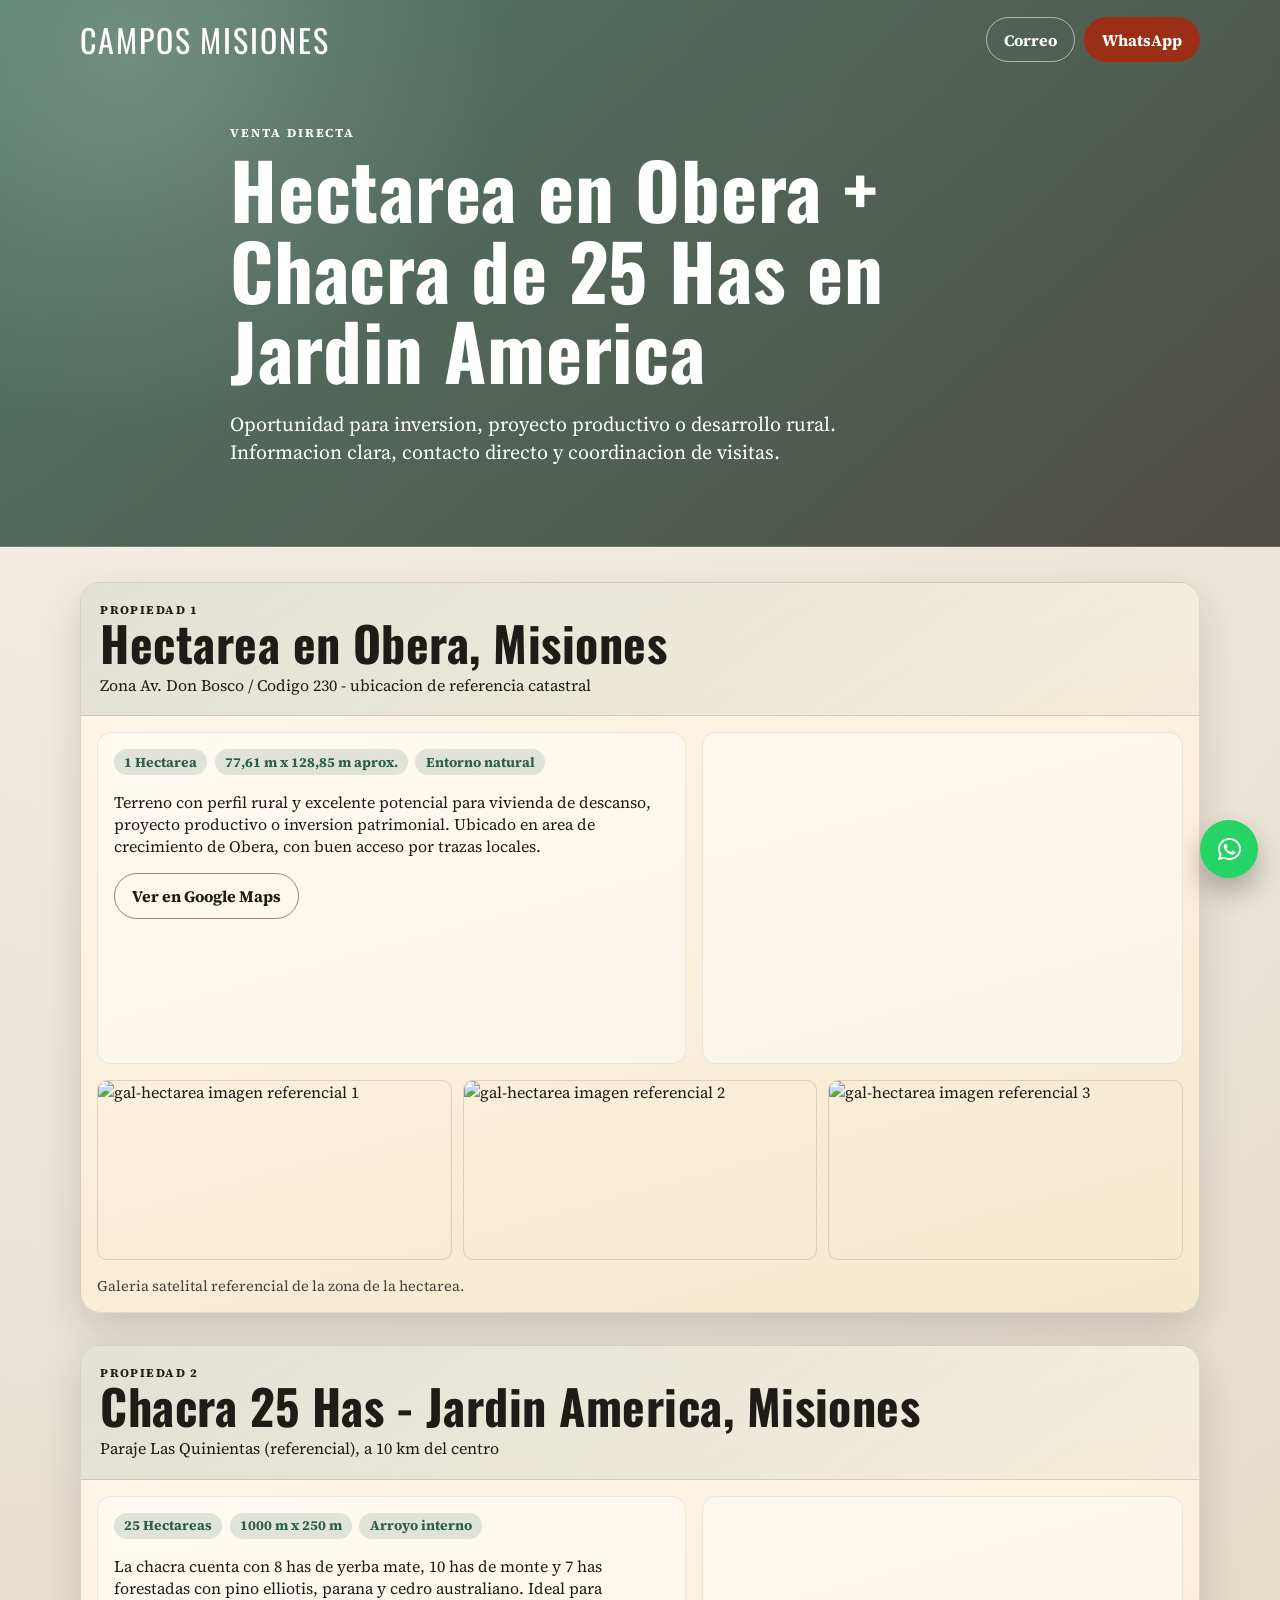
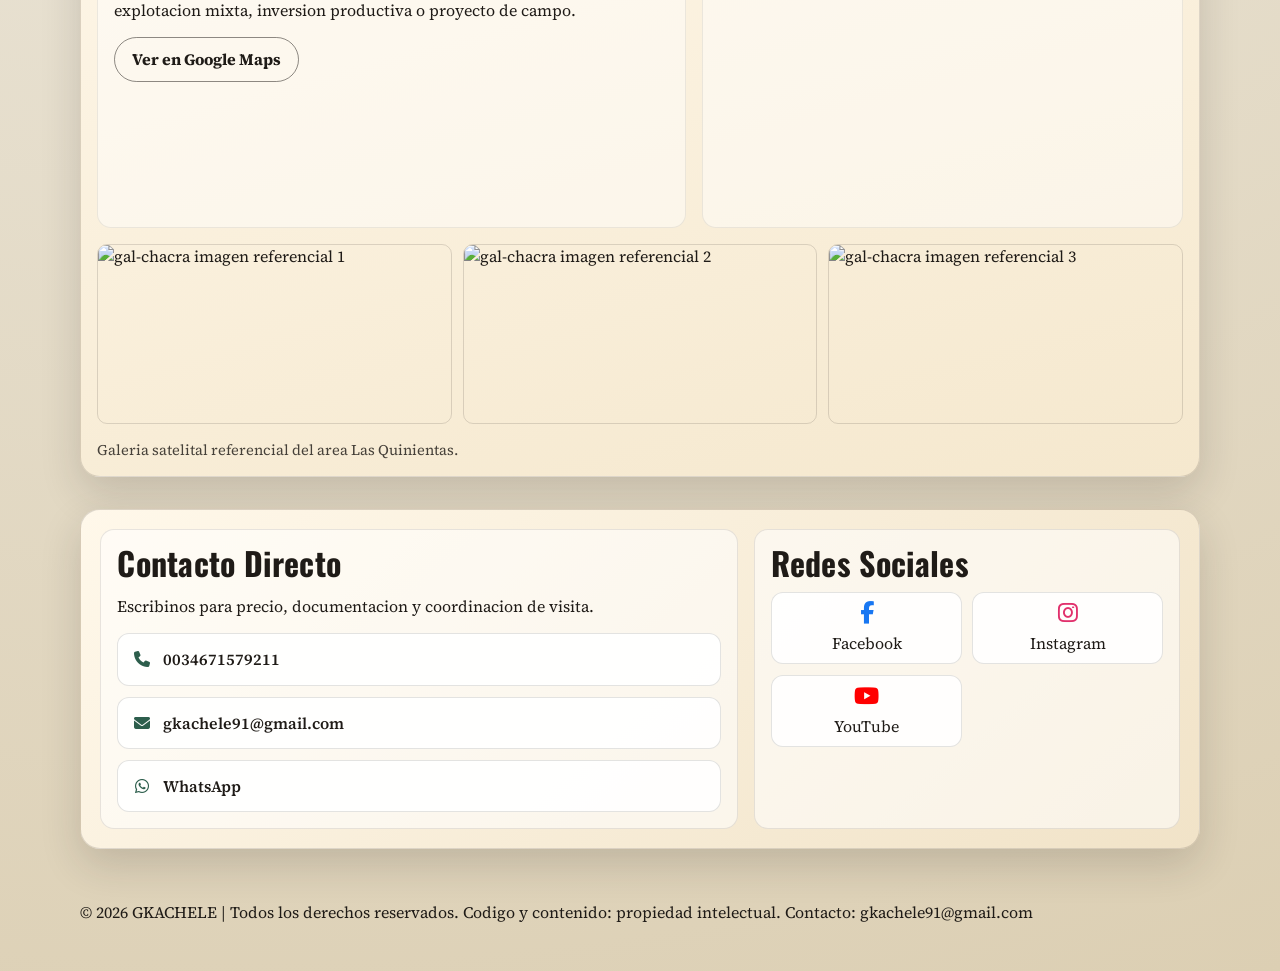
==== index.html @ 8275e326 "Mejoras visuales: iconos sociales, WhatsApp flotante, propiedad intelectual y galerias satelitales" ====
﻿<!doctype html>
<html lang="es">
<head>
  <meta charset="UTF-8" />
  <meta name="viewport" content="width=device-width, initial-scale=1.0" />
  <title>Campos Misiones | Hectarea + Chacra en Venta</title>
  <meta name="description" content="Venta rural en Misiones: hectarea en Obera y chacra de 25 hectareas en Jardin America." />
  <link rel="preconnect" href="https://fonts.googleapis.com" />
  <link rel="preconnect" href="https://fonts.gstatic.com" crossorigin />
  <link href="https://fonts.googleapis.com/css2?family=Oswald:wght@400;600;700&family=Source+Serif+4:wght@400;500;700&display=swap" rel="stylesheet" />
  <link rel="stylesheet" href="https://cdnjs.cloudflare.com/ajax/libs/font-awesome/6.5.2/css/all.min.css" />
  <link rel="stylesheet" href="styles.css" />
</head>
<body>
  <header class="hero">
    <div class="hero__overlay" aria-hidden="true"></div>
    <nav class="topbar container">
      <p class="brand">CAMPOS MISIONES</p>
      <div class="topbar__actions">
        <a class="btn btn--line" id="btn-mail-top">Correo</a>
        <a class="btn" id="btn-wa-top" target="_blank" rel="noopener">WhatsApp</a>
      </div>
    </nav>

    <section class="hero__content container">
      <p class="eyebrow">Venta Directa</p>
      <h1>Hectarea en Obera + Chacra de 25 Has en Jardin America</h1>
      <p class="hero__lead">
        Oportunidad para inversion, proyecto productivo o desarrollo rural. Informacion clara, contacto directo y coordinacion de visitas.
      </p>
    </section>
  </header>

  <main class="container main-content">
    <section class="listing" id="hectarea">
      <div class="listing__header">
        <p class="listing__kicker">Propiedad 1</p>
        <h2>Hectarea en Obera, Misiones</h2>
        <p class="listing__sub">Zona Av. Don Bosco / Codigo 230 - ubicacion de referencia catastral</p>
      </div>

      <div class="listing__grid">
        <article class="listing__panel">
          <div class="pills">
            <span>1 Hectarea</span>
            <span>77,61 m x 128,85 m aprox.</span>
            <span>Entorno natural</span>
          </div>
          <p>
            Terreno con perfil rural y excelente potencial para vivienda de descanso, proyecto productivo o inversion patrimonial.
            Ubicado en area de crecimiento de Obera, con buen acceso por trazas locales.
          </p>
          <a class="btn btn--line" href="https://www.google.com/maps?q=-27.502216,-55.101156&z=18" target="_blank" rel="noopener">Ver en Google Maps</a>
        </article>

        <aside class="listing__panel listing__panel--map">
          <iframe title="Mapa hectarea Obera" src="https://maps.google.com/maps?q=-27.502216,-55.101156&z=17&output=embed" loading="lazy" referrerpolicy="no-referrer-when-downgrade" allowfullscreen></iframe>
        </aside>
      </div>

      <div class="gallery" id="gal-hectarea"></div>
      <p class="gallery-note">Galeria satelital referencial de la zona de la hectarea.</p>
    </section>

    <section class="listing" id="chacra">
      <div class="listing__header">
        <p class="listing__kicker">Propiedad 2</p>
        <h2>Chacra 25 Has - Jardin America, Misiones</h2>
        <p class="listing__sub">Paraje Las Quinientas (referencial), a 10 km del centro</p>
      </div>

      <div class="listing__grid">
        <article class="listing__panel">
          <div class="pills">
            <span>25 Hectareas</span>
            <span>1000 m x 250 m</span>
            <span>Arroyo interno</span>
          </div>
          <p>
            La chacra cuenta con 8 has de yerba mate, 10 has de monte y 7 has forestadas con pino elliotis, parana y cedro australiano.
            Ideal para explotacion mixta, inversion productiva o proyecto de campo.
          </p>
          <a class="btn btn--line" href="https://www.google.com/maps?q=-27.1073742,-55.2356613&z=14" target="_blank" rel="noopener">Ver en Google Maps</a>
        </article>

        <aside class="listing__panel listing__panel--map">
          <iframe title="Mapa chacra Jardin America" src="https://maps.google.com/maps?q=-27.1073742,-55.2356613&z=13&output=embed" loading="lazy" referrerpolicy="no-referrer-when-downgrade" allowfullscreen></iframe>
        </aside>
      </div>

      <div class="gallery" id="gal-chacra"></div>
      <p class="gallery-note">Galeria satelital referencial del area Las Quinientas.</p>
    </section>

    <section class="contact" id="contacto">
      <div class="contact__col">
        <h3>Contacto Directo</h3>
        <p>Escribinos para precio, documentacion y coordinacion de visita.</p>
        <div class="contact__cards">
          <a class="contact-card" id="card-phone" target="_blank" rel="noopener">
            <i class="fa-solid fa-phone"></i>
            <span id="phone-text"></span>
          </a>
          <a class="contact-card" id="btn-mail">
            <i class="fa-solid fa-envelope"></i>
            <span>gkachele91@gmail.com</span>
          </a>
          <a class="contact-card" id="btn-wa" target="_blank" rel="noopener">
            <i class="fa-brands fa-whatsapp"></i>
            <span>WhatsApp</span>
          </a>
        </div>
      </div>

      <div class="contact__col contact__col--social">
        <h3>Redes Sociales</h3>
        <div class="social-grid">
          <a class="social-box" id="facebook-link" href="#" target="_blank" rel="noopener">
            <i class="fa-brands fa-facebook-f"></i>
            <span>Facebook</span>
          </a>
          <a class="social-box" id="instagram-link" target="_blank" rel="noopener">
            <i class="fa-brands fa-instagram"></i>
            <span>Instagram</span>
          </a>
          <a class="social-box" id="youtube-link" href="#" target="_blank" rel="noopener">
            <i class="fa-brands fa-youtube"></i>
            <span>YouTube</span>
          </a>
        </div>
      </div>
    </section>
  </main>

  <footer class="footer container">
    <p id="footer-text"></p>
  </footer>

  <a class="wa-float" id="wa-float" target="_blank" rel="noopener" aria-label="WhatsApp">
    <i class="fa-brands fa-whatsapp"></i>
  </a>

  <script src="script.js"></script>
</body>
</html>
---- styles.css ----
﻿:root {
  --bg: #e9e3d5;
  --bg-2: #f4efe3;
  --ink: #1f1b17;
  --brand: #9b2f16;
  --green: #2d5e4c;
  --card: #fff8eb;
  --line: rgba(31, 27, 23, 0.14);
  --shadow: 0 16px 40px rgba(31, 27, 23, 0.16);
}

* { box-sizing: border-box; }

body {
  margin: 0;
  font-family: "Source Serif 4", serif;
  color: var(--ink);
  background: radial-gradient(circle at 20% 0%, #f9f4e9 0%, var(--bg) 50%, #dccfb3 100%);
}

.container { width: min(1120px, 92%); margin: 0 auto; }

.hero {
  position: relative;
  background-image: linear-gradient(140deg, rgba(45, 94, 76, 0.82), rgba(31, 27, 23, 0.76)),
    url('https://images.unsplash.com/photo-1500382017468-9049fed747ef?auto=format&fit=crop&w=1800&q=80');
  background-size: cover;
  background-position: center;
  color: #fff;
  padding-bottom: 3.8rem;
}

.hero__overlay {
  position: absolute;
  inset: 0;
  background: radial-gradient(circle at 10% 10%, rgba(255, 255, 255, 0.18), transparent 30%);
}

.topbar,
.hero__content {
  position: relative;
  z-index: 2;
}

.topbar {
  padding-top: 1rem;
  display: flex;
  justify-content: space-between;
  align-items: center;
  gap: 1rem;
}

.brand {
  margin: 0;
  font-family: "Oswald", sans-serif;
  font-size: clamp(1.4rem, 3vw, 2rem);
  letter-spacing: 0.06em;
}

.topbar__actions { display: flex; gap: 0.6rem; flex-wrap: wrap; }

.hero__content { margin-top: 3.8rem; max-width: 820px; }

.eyebrow {
  margin: 0;
  text-transform: uppercase;
  letter-spacing: 0.16em;
  font-weight: 700;
  font-size: 0.76rem;
}

h1, h2, h3 {
  font-family: "Oswald", sans-serif;
  letter-spacing: 0.01em;
  margin: 0;
  line-height: 1.05;
}

h1 { font-size: clamp(2.3rem, 8vw, 4.8rem); margin-top: 0.45rem; }
h2 { font-size: clamp(1.8rem, 5vw, 3rem); }
h3 { font-size: clamp(1.4rem, 4vw, 2rem); }

.hero__lead { font-size: clamp(1rem, 2vw, 1.25rem); max-width: 64ch; }

.main-content { padding: 2.2rem 0 1rem; display: grid; gap: 2rem; }

.listing {
  background: linear-gradient(165deg, var(--card), #f5e8ce);
  border: 1px solid var(--line);
  border-radius: 20px;
  box-shadow: var(--shadow);
  overflow: hidden;
}

.listing__header {
  padding: 1.2rem;
  border-bottom: 1px solid var(--line);
  background: linear-gradient(145deg, rgba(45, 94, 76, 0.14), rgba(45, 94, 76, 0.03));
}

.listing__kicker {
  margin: 0;
  text-transform: uppercase;
  letter-spacing: 0.12em;
  font-size: 0.74rem;
  font-weight: 700;
}

.listing__sub { margin: 0.35rem 0 0; }

.listing__grid {
  display: grid;
  grid-template-columns: 1.1fr 0.9fr;
  gap: 1rem;
  padding: 1rem;
}

.listing__panel {
  background: rgba(255, 255, 255, 0.45);
  border: 1px solid rgba(31, 27, 23, 0.08);
  border-radius: 14px;
  padding: 1rem;
}

.listing__panel--map { padding: 0; overflow: hidden; }

.listing__panel iframe {
  display: block;
  width: 100%;
  min-height: 330px;
  border: 0;
}

.pills {
  display: flex;
  flex-wrap: wrap;
  gap: 0.45rem;
  margin-bottom: 0.8rem;
}

.pills span {
  background: rgba(45, 94, 76, 0.14);
  color: var(--green);
  border-radius: 999px;
  padding: 0.22rem 0.64rem;
  font-size: 0.86rem;
  font-weight: 700;
}

.gallery {
  padding: 0 1rem 1rem;
  display: grid;
  grid-template-columns: repeat(3, minmax(0, 1fr));
  gap: 0.7rem;
}

.gallery img {
  width: 100%;
  height: 180px;
  object-fit: cover;
  border-radius: 10px;
  border: 1px solid var(--line);
}

.gallery-note {
  margin: 0 1rem 1rem;
  font-size: 0.92rem;
  opacity: 0.82;
}

.contact {
  background: linear-gradient(140deg, #fff8ea, #f1e3c8);
  border: 1px solid var(--line);
  border-radius: 20px;
  box-shadow: var(--shadow);
  padding: 1.2rem;
  display: grid;
  grid-template-columns: 1.2fr 0.8fr;
  gap: 1rem;
}

.contact__col {
  background: rgba(255, 255, 255, 0.55);
  border: 1px solid rgba(31, 27, 23, 0.1);
  border-radius: 14px;
  padding: 1rem;
}

.contact__cards {
  margin-top: 0.7rem;
  display: grid;
  gap: 0.7rem;
}

.contact-card {
  text-decoration: none;
  background: rgba(255, 255, 255, 0.9);
  border: 1px solid rgba(31, 27, 23, 0.12);
  border-radius: 12px;
  color: var(--ink);
  padding: 0.88rem 0.95rem;
  display: flex;
  gap: 0.75rem;
  align-items: center;
  font-weight: 600;
}

.contact-card i {
  width: 18px;
  text-align: center;
  color: var(--green);
}

.contact__col--social h3 { margin-bottom: 0.8rem; }

.social-grid {
  display: grid;
  grid-template-columns: repeat(2, minmax(0, 1fr));
  gap: 0.65rem;
}

.social-box {
  text-decoration: none;
  background: rgba(255, 255, 255, 0.9);
  border: 1px solid rgba(31, 27, 23, 0.12);
  border-radius: 12px;
  color: var(--ink);
  min-height: 72px;
  display: grid;
  place-items: center;
  gap: 0.15rem;
  padding: 0.4rem;
}

.social-box i { font-size: 1.4rem; }

#facebook-link i { color: #1877f2; }
#instagram-link i { color: #e1306c; }
#youtube-link i { color: #ff0000; }

.footer { padding: 1.2rem 0 2rem; }

.btn {
  display: inline-flex;
  align-items: center;
  justify-content: center;
  text-decoration: none;
  border-radius: 999px;
  border: 1px solid transparent;
  padding: 0.68rem 1.05rem;
  font-weight: 700;
  background: var(--brand);
  color: #fff;
  transition: transform 140ms ease, box-shadow 140ms ease;
}

.btn:hover { transform: translateY(-2px); box-shadow: 0 8px 16px rgba(155, 47, 22, 0.35); }

.btn--line {
  background: transparent;
  color: currentColor;
  border-color: rgba(255, 255, 255, 0.55);
}

.listing .btn--line,
.contact .btn--line { border-color: rgba(31, 27, 23, 0.5); color: var(--ink); }

.wa-float {
  position: fixed;
  right: 22px;
  bottom: 22px;
  width: 58px;
  height: 58px;
  border-radius: 50%;
  background: #25d366;
  color: #fff;
  text-decoration: none;
  display: grid;
  place-items: center;
  font-size: 1.65rem;
  box-shadow: 0 14px 28px rgba(0, 0, 0, 0.28);
  z-index: 60;
}

@media (max-width: 980px) {
  .listing__grid { grid-template-columns: 1fr; }
  .contact { grid-template-columns: 1fr; }
}

@media (max-width: 680px) {
  .btn { width: 100%; }
  .gallery { grid-template-columns: repeat(2, minmax(0, 1fr)); }
  .gallery img { height: 150px; }
}
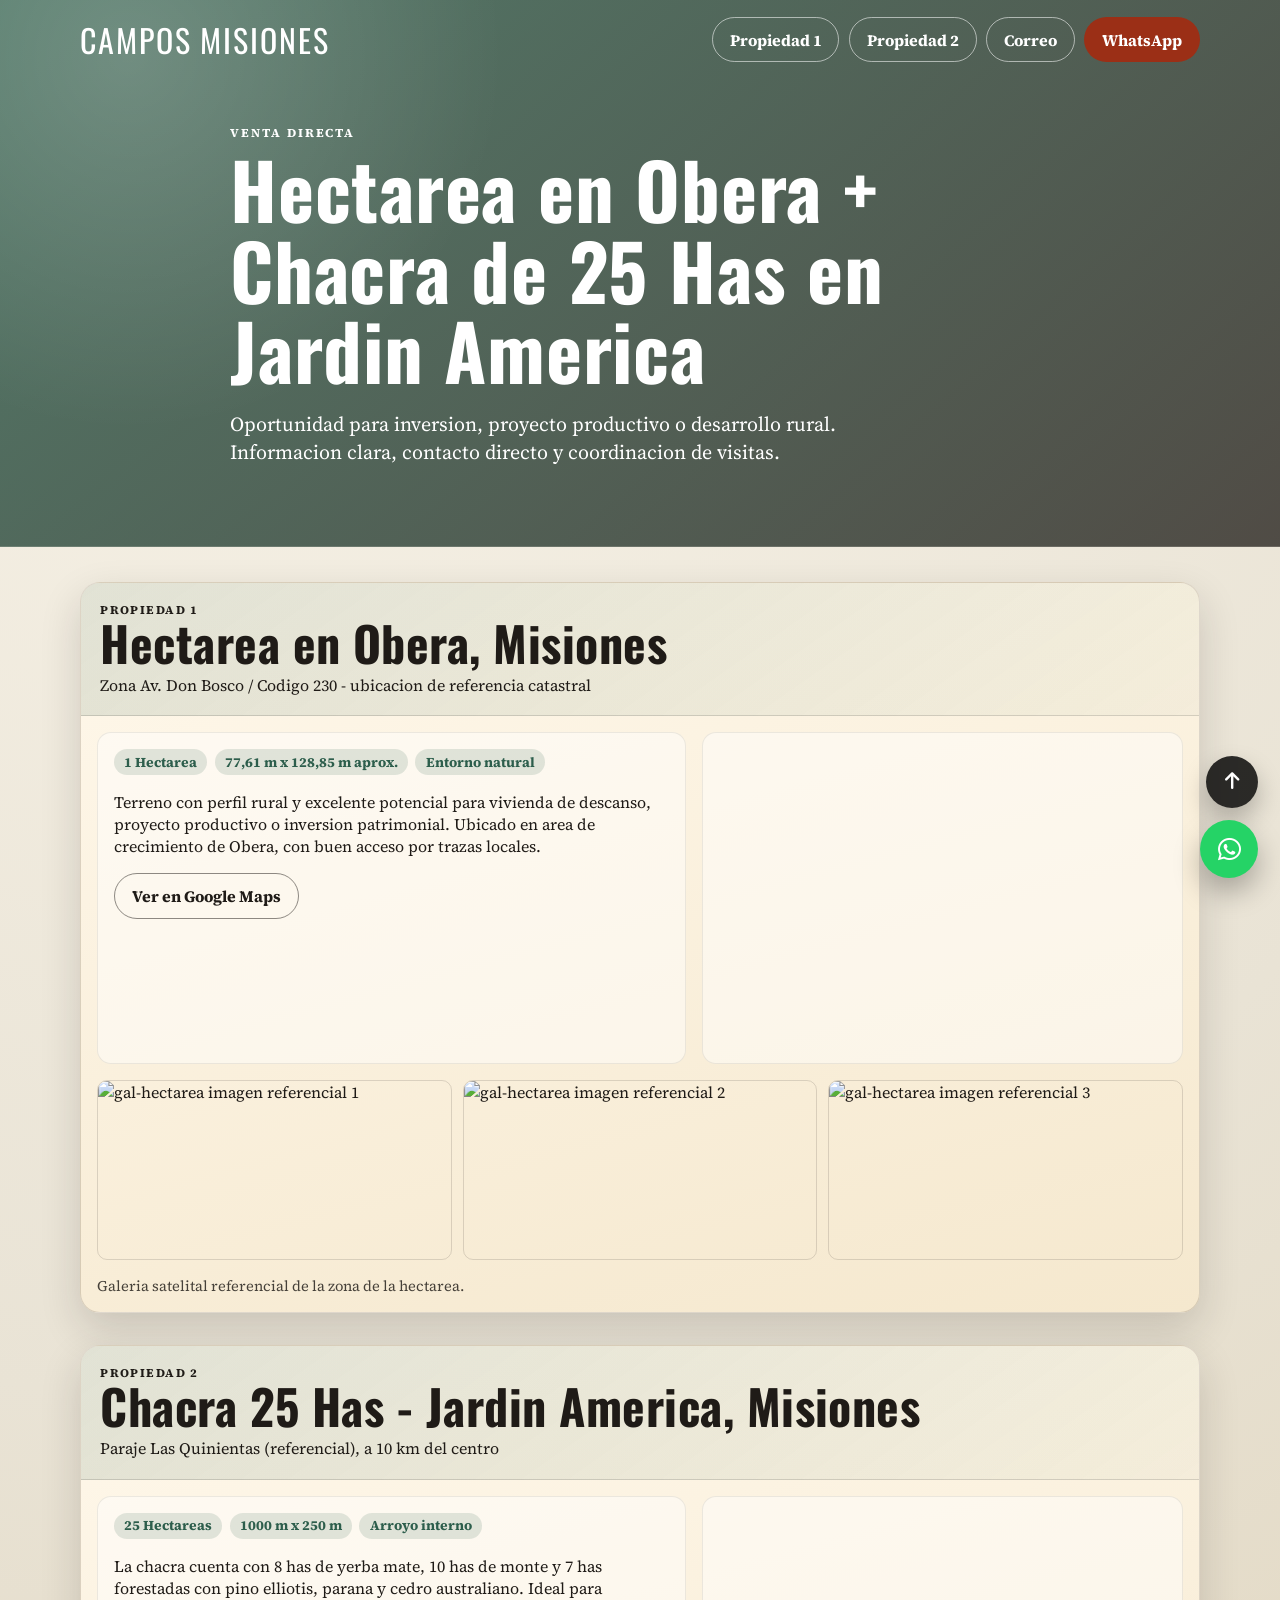
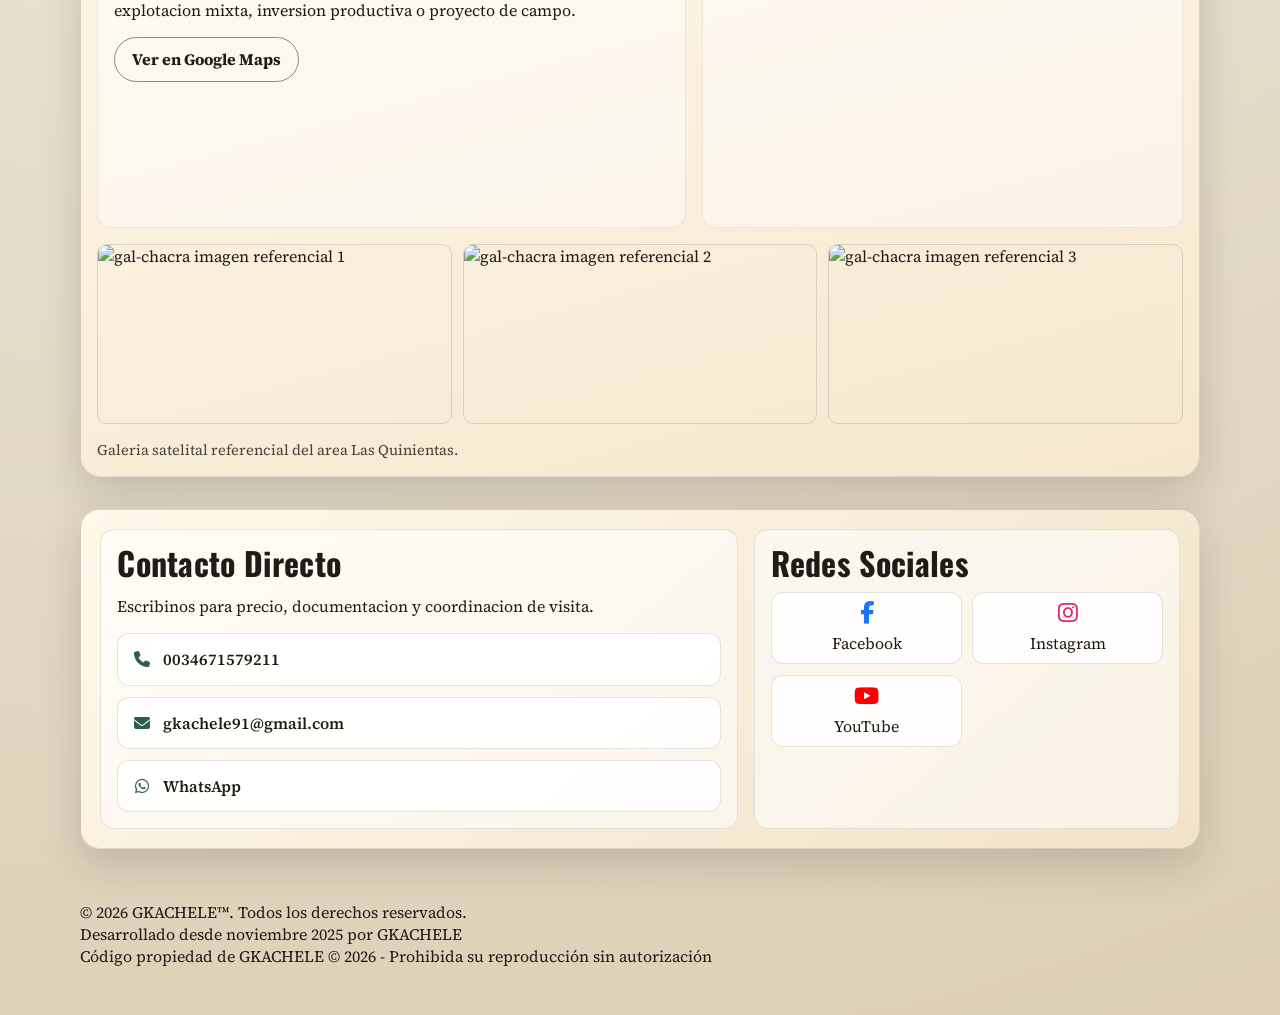
==== commit 58b846e6: "Pulido final: menu anclas, boton subir, footer GKACHELE y galerias corregidas" ====
--- a/index.html
+++ b/index.html
@@ -11,12 +11,14 @@
   <link rel="stylesheet" href="https://cdnjs.cloudflare.com/ajax/libs/font-awesome/6.5.2/css/all.min.css" />
   <link rel="stylesheet" href="styles.css" />
 </head>
-<body>
+<body id="top">
   <header class="hero">
     <div class="hero__overlay" aria-hidden="true"></div>
     <nav class="topbar container">
       <p class="brand">CAMPOS MISIONES</p>
       <div class="topbar__actions">
+        <a class="btn btn--line" href="#hectarea">Propiedad 1</a>
+        <a class="btn btn--line" href="#chacra">Propiedad 2</a>
         <a class="btn btn--line" id="btn-mail-top">Correo</a>
         <a class="btn" id="btn-wa-top" target="_blank" rel="noopener">WhatsApp</a>
       </div>
@@ -136,6 +138,10 @@
     <p id="footer-text"></p>
   </footer>
 
+  <a class="top-float" id="top-float" href="#top" aria-label="Subir">
+    <i class="fa-solid fa-arrow-up"></i>
+  </a>
+
   <a class="wa-float" id="wa-float" target="_blank" rel="noopener" aria-label="WhatsApp">
     <i class="fa-brands fa-whatsapp"></i>
   </a>
--- a/styles.css
+++ b/styles.css
@@ -282,12 +282,30 @@
   z-index: 60;
 }
 
+.top-float {
+  position: fixed;
+  right: 22px;
+  bottom: 92px;
+  width: 52px;
+  height: 52px;
+  border-radius: 50%;
+  background: rgba(0, 0, 0, 0.82);
+  color: #fff;
+  text-decoration: none;
+  display: grid;
+  place-items: center;
+  font-size: 1.2rem;
+  box-shadow: 0 12px 24px rgba(0, 0, 0, 0.25);
+  z-index: 60;
+}
+
 @media (max-width: 980px) {
   .listing__grid { grid-template-columns: 1fr; }
   .contact { grid-template-columns: 1fr; }
 }
 
 @media (max-width: 680px) {
+  .topbar__actions { width: 100%; }
   .btn { width: 100%; }
   .gallery { grid-template-columns: repeat(2, minmax(0, 1fr)); }
   .gallery img { height: 150px; }
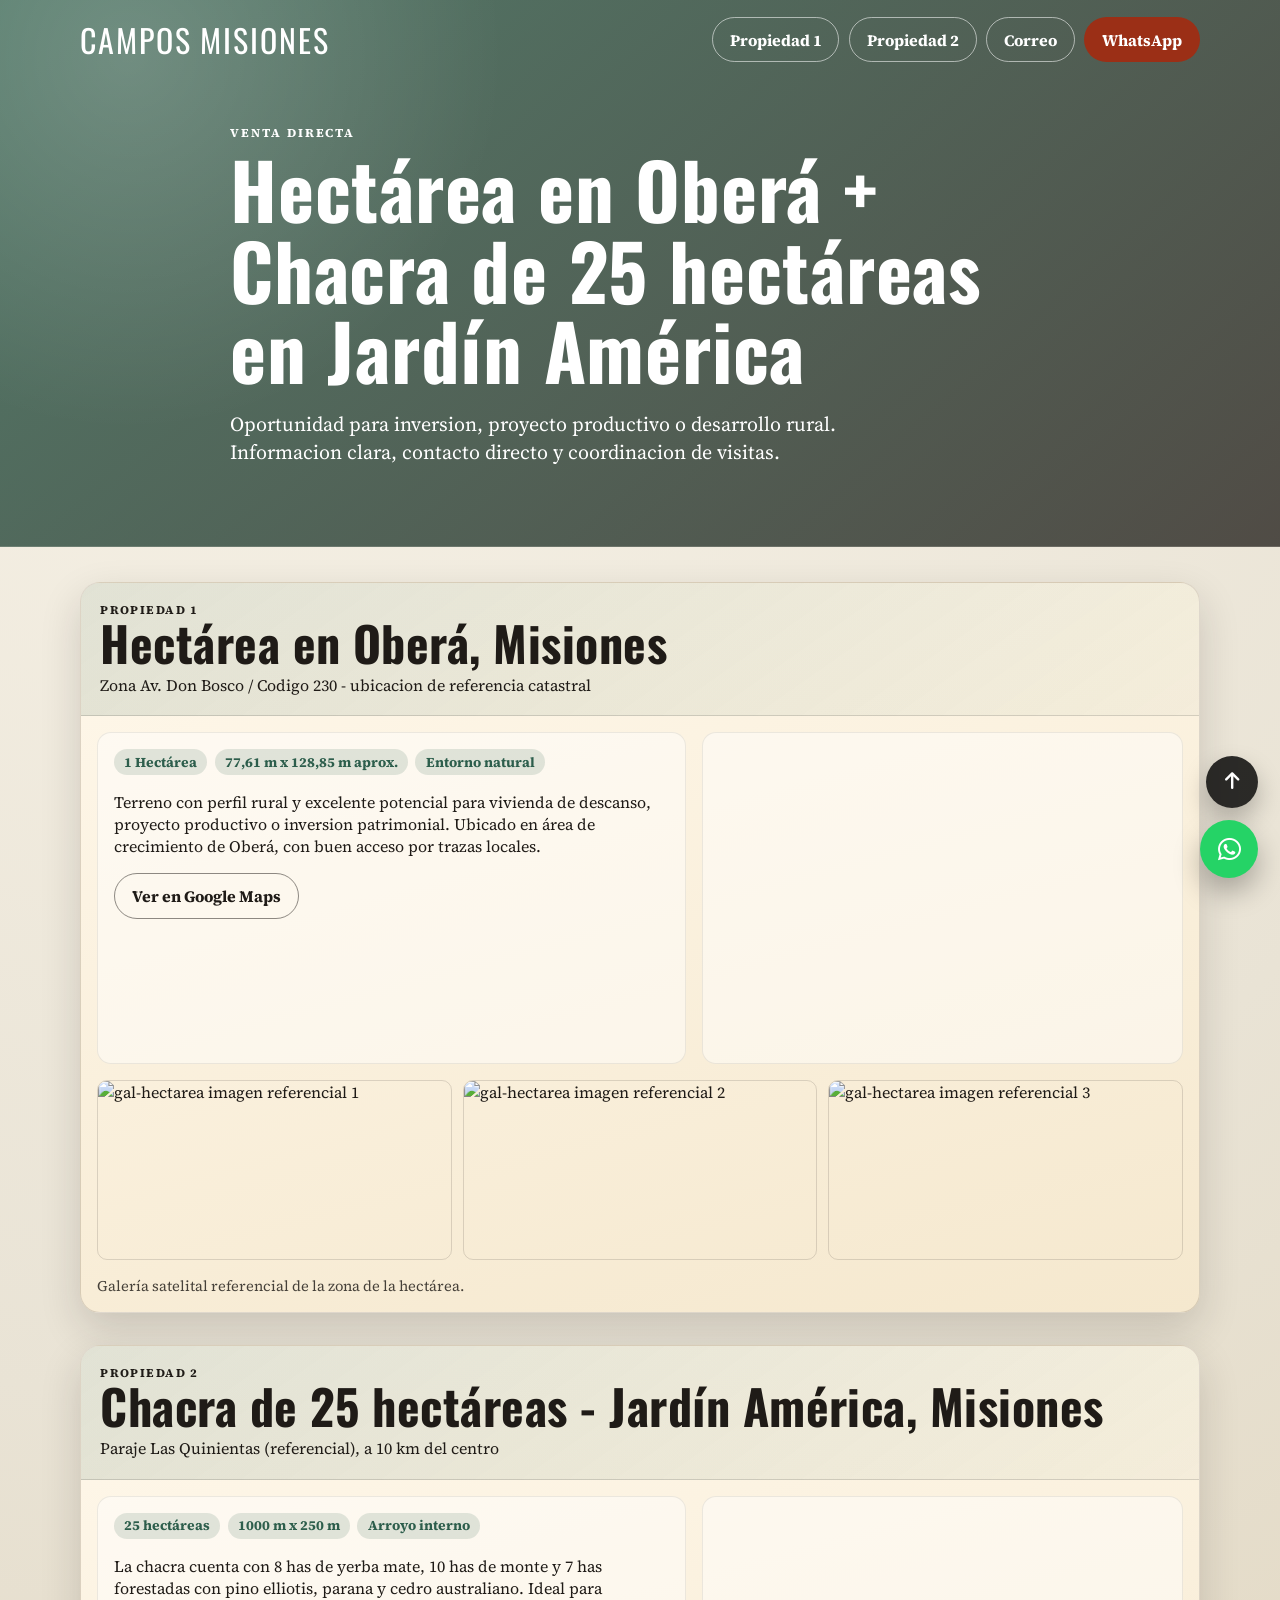
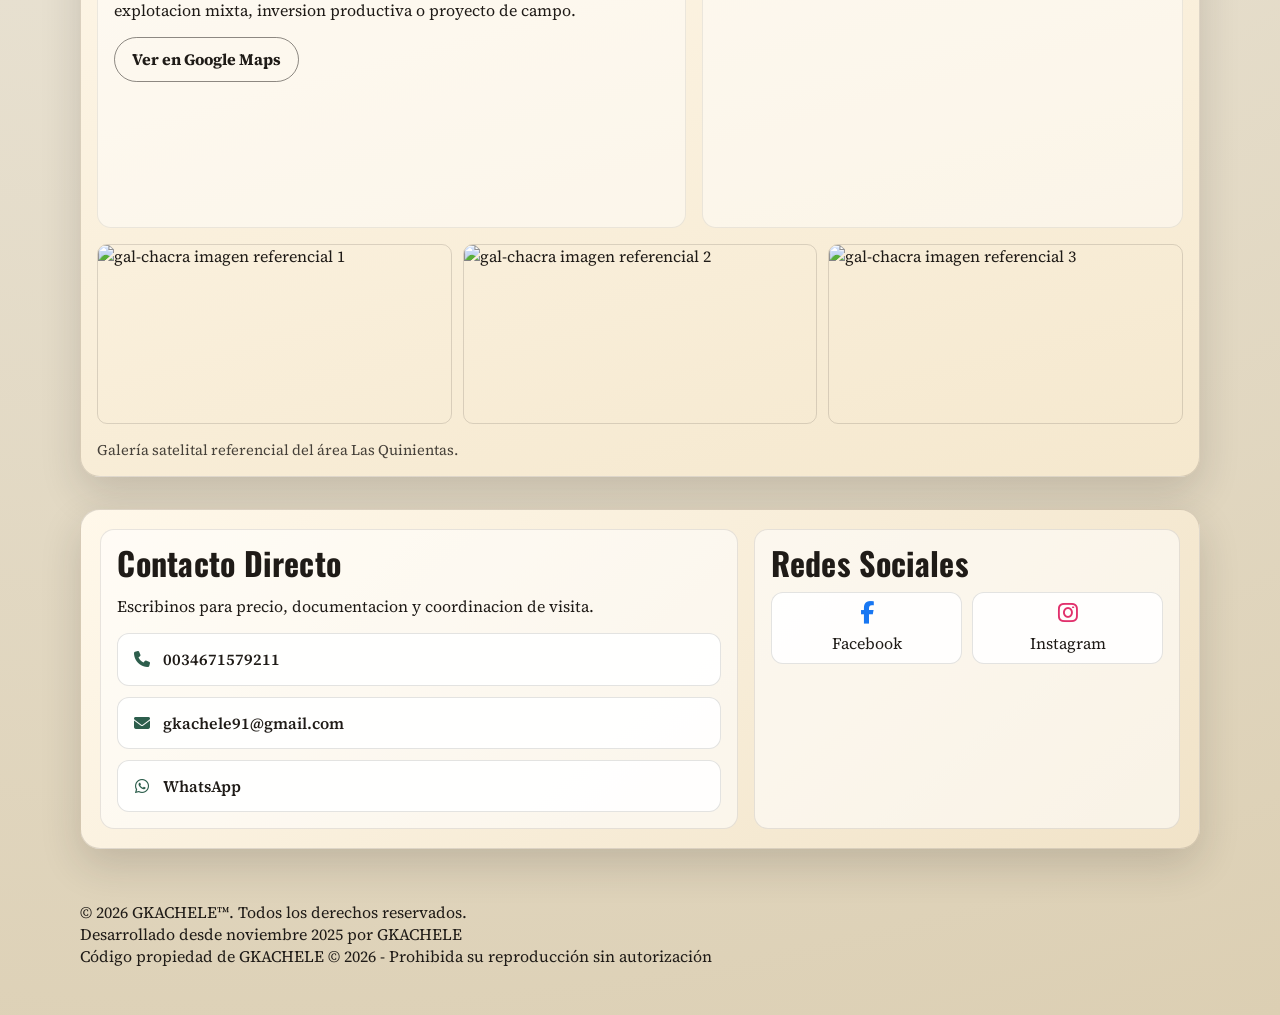
==== commit 5dcc20bf: "Pulido final solicitado: redes OK, sin YouTube, mailto robusto, textos corregidos y relieve en mapas" ====
--- a/index.html
+++ b/index.html
@@ -3,8 +3,8 @@
 <head>
   <meta charset="UTF-8" />
   <meta name="viewport" content="width=device-width, initial-scale=1.0" />
-  <title>Campos Misiones | Hectarea + Chacra en Venta</title>
-  <meta name="description" content="Venta rural en Misiones: hectarea en Obera y chacra de 25 hectareas en Jardin America." />
+  <title>Campos Misiones | Hectárea + Chacra en Venta</title>
+  <meta name="description" content="Venta rural en Misiones: hectárea en Oberá y chacra de 25 hectáreas en Jardín América." />
   <link rel="preconnect" href="https://fonts.googleapis.com" />
   <link rel="preconnect" href="https://fonts.gstatic.com" crossorigin />
   <link href="https://fonts.googleapis.com/css2?family=Oswald:wght@400;600;700&family=Source+Serif+4:wght@400;500;700&display=swap" rel="stylesheet" />
@@ -19,14 +19,14 @@
       <div class="topbar__actions">
         <a class="btn btn--line" href="#hectarea">Propiedad 1</a>
         <a class="btn btn--line" href="#chacra">Propiedad 2</a>
-        <a class="btn btn--line" id="btn-mail-top">Correo</a>
+        <a class="btn btn--line" id="btn-mail-top" href="mailto:gkachele91@gmail.com?subject=Consulta%20por%20propiedades%20rurales%20en%20Misiones" onclick="window.location.href='mailto:gkachele91@gmail.com?subject=Consulta%20por%20propiedades%20rurales%20en%20Misiones';return false;">Correo</a>
         <a class="btn" id="btn-wa-top" target="_blank" rel="noopener">WhatsApp</a>
       </div>
     </nav>
 
     <section class="hero__content container">
       <p class="eyebrow">Venta Directa</p>
-      <h1>Hectarea en Obera + Chacra de 25 Has en Jardin America</h1>
+      <h1>Hectárea en Oberá + Chacra de 25 hectáreas en Jardín América</h1>
       <p class="hero__lead">
         Oportunidad para inversion, proyecto productivo o desarrollo rural. Informacion clara, contacto directo y coordinacion de visitas.
       </p>
@@ -37,44 +37,44 @@
     <section class="listing" id="hectarea">
       <div class="listing__header">
         <p class="listing__kicker">Propiedad 1</p>
-        <h2>Hectarea en Obera, Misiones</h2>
+        <h2>Hectárea en Oberá, Misiones</h2>
         <p class="listing__sub">Zona Av. Don Bosco / Codigo 230 - ubicacion de referencia catastral</p>
       </div>
 
       <div class="listing__grid">
         <article class="listing__panel">
           <div class="pills">
-            <span>1 Hectarea</span>
+            <span>1 Hectárea</span>
             <span>77,61 m x 128,85 m aprox.</span>
             <span>Entorno natural</span>
           </div>
           <p>
             Terreno con perfil rural y excelente potencial para vivienda de descanso, proyecto productivo o inversion patrimonial.
-            Ubicado en area de crecimiento de Obera, con buen acceso por trazas locales.
+            Ubicado en área de crecimiento de Oberá, con buen acceso por trazas locales.
           </p>
-          <a class="btn btn--line" href="https://www.google.com/maps?q=-27.502216,-55.101156&z=18" target="_blank" rel="noopener">Ver en Google Maps</a>
+          <a class="btn btn--line" href="https://www.google.com/maps?hl=es&q=-27.502216,-55.101156&z=18&t=p" target="_blank" rel="noopener">Ver en Google Maps</a>
         </article>
 
         <aside class="listing__panel listing__panel--map">
-          <iframe title="Mapa hectarea Obera" src="https://maps.google.com/maps?q=-27.502216,-55.101156&z=17&output=embed" loading="lazy" referrerpolicy="no-referrer-when-downgrade" allowfullscreen></iframe>
+          <iframe title="Mapa hectarea Obera" src="https://maps.google.com/maps?hl=es&q=-27.502216,-55.101156&z=16&t=p&output=embed" loading="lazy" referrerpolicy="no-referrer-when-downgrade" allowfullscreen></iframe>
         </aside>
       </div>
 
       <div class="gallery" id="gal-hectarea"></div>
-      <p class="gallery-note">Galeria satelital referencial de la zona de la hectarea.</p>
+      <p class="gallery-note">Galería satelital referencial de la zona de la hectárea.</p>
     </section>
 
     <section class="listing" id="chacra">
       <div class="listing__header">
         <p class="listing__kicker">Propiedad 2</p>
-        <h2>Chacra 25 Has - Jardin America, Misiones</h2>
+        <h2>Chacra de 25 hectáreas - Jardín América, Misiones</h2>
         <p class="listing__sub">Paraje Las Quinientas (referencial), a 10 km del centro</p>
       </div>
 
       <div class="listing__grid">
         <article class="listing__panel">
           <div class="pills">
-            <span>25 Hectareas</span>
+            <span>25 hectáreas</span>
             <span>1000 m x 250 m</span>
             <span>Arroyo interno</span>
           </div>
@@ -82,16 +82,16 @@
             La chacra cuenta con 8 has de yerba mate, 10 has de monte y 7 has forestadas con pino elliotis, parana y cedro australiano.
             Ideal para explotacion mixta, inversion productiva o proyecto de campo.
           </p>
-          <a class="btn btn--line" href="https://www.google.com/maps?q=-27.1073742,-55.2356613&z=14" target="_blank" rel="noopener">Ver en Google Maps</a>
+          <a class="btn btn--line" href="https://www.google.com/maps?hl=es&q=-27.1073742,-55.2356613&z=14&t=p" target="_blank" rel="noopener">Ver en Google Maps</a>
         </article>
 
         <aside class="listing__panel listing__panel--map">
-          <iframe title="Mapa chacra Jardin America" src="https://maps.google.com/maps?q=-27.1073742,-55.2356613&z=13&output=embed" loading="lazy" referrerpolicy="no-referrer-when-downgrade" allowfullscreen></iframe>
+          <iframe title="Mapa chacra Jardin America" src="https://maps.google.com/maps?hl=es&q=-27.1073742,-55.2356613&z=13&t=p&output=embed" loading="lazy" referrerpolicy="no-referrer-when-downgrade" allowfullscreen></iframe>
         </aside>
       </div>
 
       <div class="gallery" id="gal-chacra"></div>
-      <p class="gallery-note">Galeria satelital referencial del area Las Quinientas.</p>
+      <p class="gallery-note">Galería satelital referencial del área Las Quinientas.</p>
     </section>
 
     <section class="contact" id="contacto">
@@ -103,7 +103,7 @@
             <i class="fa-solid fa-phone"></i>
             <span id="phone-text"></span>
           </a>
-          <a class="contact-card" id="btn-mail">
+          <a class="contact-card" id="btn-mail" href="mailto:gkachele91@gmail.com?subject=Consulta%20por%20propiedades%20rurales%20en%20Misiones" onclick="window.location.href='mailto:gkachele91@gmail.com?subject=Consulta%20por%20propiedades%20rurales%20en%20Misiones';return false;">
             <i class="fa-solid fa-envelope"></i>
             <span>gkachele91@gmail.com</span>
           </a>
@@ -117,17 +117,13 @@
       <div class="contact__col contact__col--social">
         <h3>Redes Sociales</h3>
         <div class="social-grid">
-          <a class="social-box" id="facebook-link" href="#" target="_blank" rel="noopener">
+          <a class="social-box" id="facebook-link" href="https://www.facebook.com/share/1MxSut1VKh/" target="_blank" rel="noopener">
             <i class="fa-brands fa-facebook-f"></i>
             <span>Facebook</span>
           </a>
-          <a class="social-box" id="instagram-link" target="_blank" rel="noopener">
+          <a class="social-box" id="instagram-link" href="https://www.instagram.com/elanchok?igsh=MWk5ZnBwbTR0cnYwNQ==" target="_blank" rel="noopener">
             <i class="fa-brands fa-instagram"></i>
             <span>Instagram</span>
-          </a>
-          <a class="social-box" id="youtube-link" href="#" target="_blank" rel="noopener">
-            <i class="fa-brands fa-youtube"></i>
-            <span>YouTube</span>
           </a>
         </div>
       </div>
--- a/styles.css
+++ b/styles.css
@@ -203,6 +203,7 @@
   gap: 0.75rem;
   align-items: center;
   font-weight: 600;
+  animation: softWave 4.8s ease-in-out infinite;
 }
 
 .contact-card i {
@@ -230,13 +231,13 @@
   place-items: center;
   gap: 0.15rem;
   padding: 0.4rem;
+  animation: softWave 4.8s ease-in-out infinite;
 }
 
 .social-box i { font-size: 1.4rem; }
 
 #facebook-link i { color: #1877f2; }
 #instagram-link i { color: #e1306c; }
-#youtube-link i { color: #ff0000; }
 
 .footer { padding: 1.2rem 0 2rem; }
 
@@ -252,6 +253,7 @@
   background: var(--brand);
   color: #fff;
   transition: transform 140ms ease, box-shadow 140ms ease;
+  animation: softWave 4.8s ease-in-out infinite;
 }
 
 .btn:hover { transform: translateY(-2px); box-shadow: 0 8px 16px rgba(155, 47, 22, 0.35); }
@@ -310,3 +312,11 @@
   .gallery { grid-template-columns: repeat(2, minmax(0, 1fr)); }
   .gallery img { height: 150px; }
 }
+
+@keyframes softWave {
+  0% { transform: translateY(0); }
+  50% { transform: translateY(-2px); }
+  100% { transform: translateY(0); }
+}
+
+
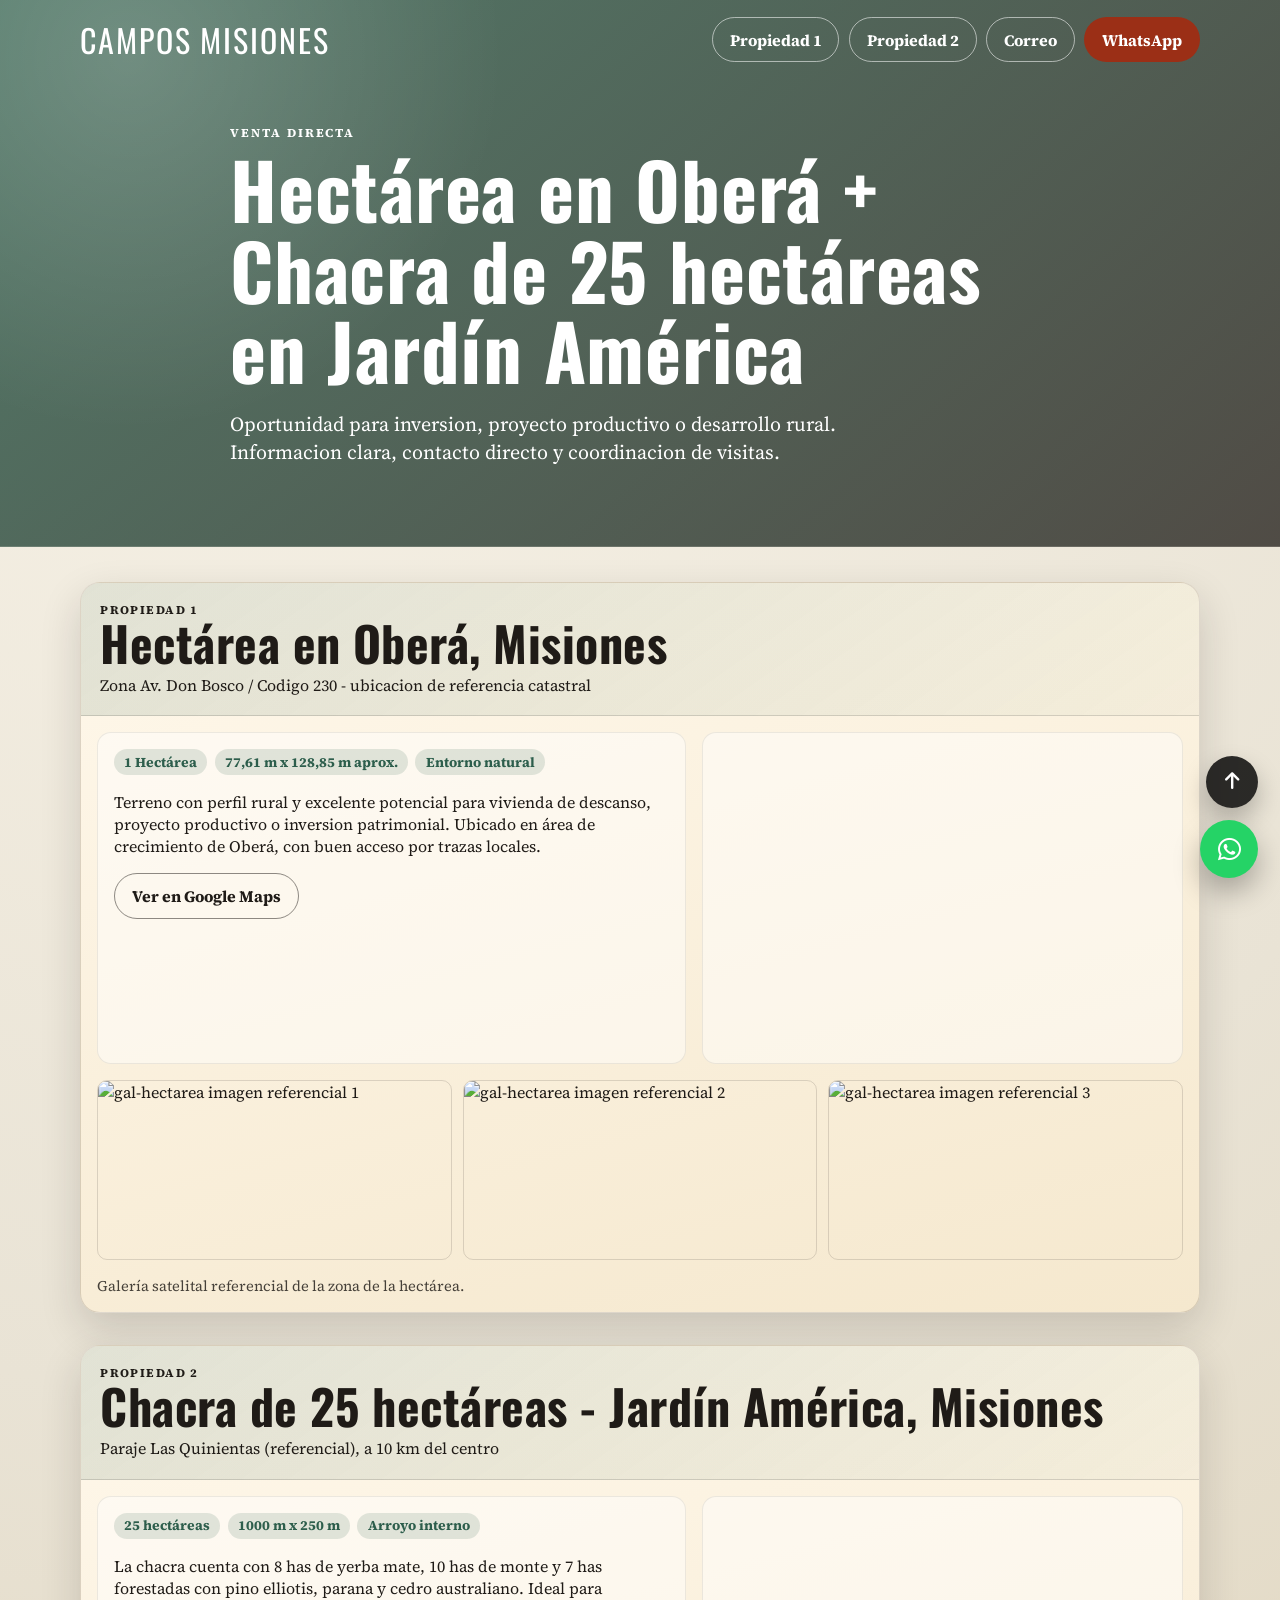
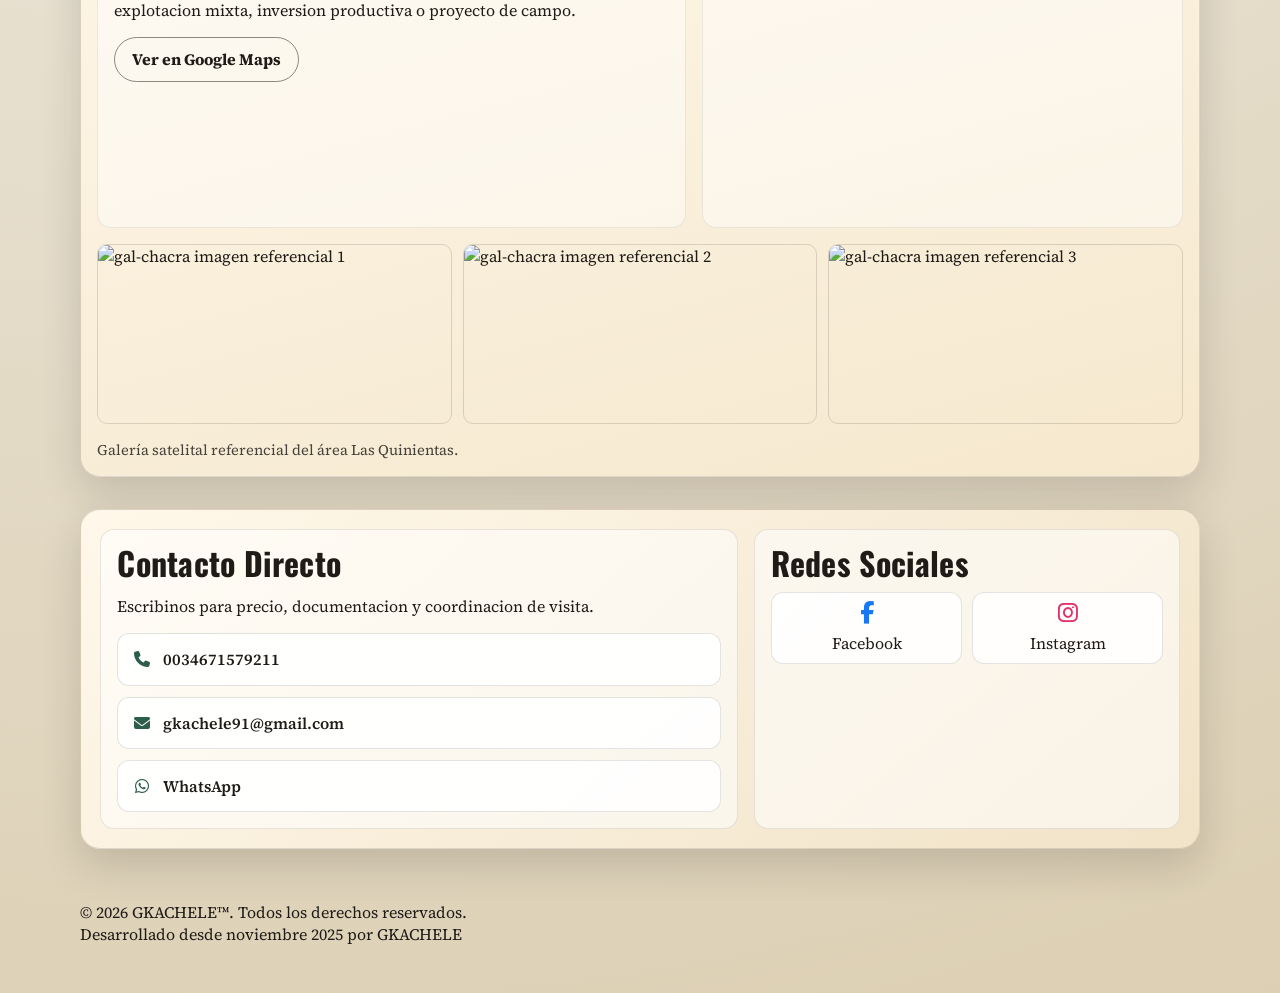
==== commit a5461f84: "Ajustes finales: instagram final, mail robusto, footer legal simplificado y animacion mas visible" ====
--- a/index.html
+++ b/index.html
@@ -19,7 +19,7 @@
       <div class="topbar__actions">
         <a class="btn btn--line" href="#hectarea">Propiedad 1</a>
         <a class="btn btn--line" href="#chacra">Propiedad 2</a>
-        <a class="btn btn--line" id="btn-mail-top" href="mailto:gkachele91@gmail.com?subject=Consulta%20por%20propiedades%20rurales%20en%20Misiones" onclick="window.location.href='mailto:gkachele91@gmail.com?subject=Consulta%20por%20propiedades%20rurales%20en%20Misiones';return false;">Correo</a>
+        <a class="btn btn--line" id="btn-mail-top" href="mailto:gkachele91@gmail.com?subject=Consulta%20por%20propiedades%20rurales%20en%20Misiones">Correo</a>
         <a class="btn" id="btn-wa-top" target="_blank" rel="noopener">WhatsApp</a>
       </div>
     </nav>
@@ -52,11 +52,11 @@
             Terreno con perfil rural y excelente potencial para vivienda de descanso, proyecto productivo o inversion patrimonial.
             Ubicado en área de crecimiento de Oberá, con buen acceso por trazas locales.
           </p>
-          <a class="btn btn--line" href="https://www.google.com/maps?hl=es&q=-27.502216,-55.101156&z=18&t=p" target="_blank" rel="noopener">Ver en Google Maps</a>
+          <a class="btn btn--line" href="https://www.google.com/maps?hl=es&q=-27.502216,-55.101156&z=18&t=k" target="_blank" rel="noopener">Ver en Google Maps</a>
         </article>
 
         <aside class="listing__panel listing__panel--map">
-          <iframe title="Mapa hectarea Obera" src="https://maps.google.com/maps?hl=es&q=-27.502216,-55.101156&z=16&t=p&output=embed" loading="lazy" referrerpolicy="no-referrer-when-downgrade" allowfullscreen></iframe>
+          <iframe title="Mapa hectarea Obera" src="https://maps.google.com/maps?hl=es&q=-27.502216,-55.101156&z=16&t=k&output=embed" loading="lazy" referrerpolicy="no-referrer-when-downgrade" allowfullscreen></iframe>
         </aside>
       </div>
 
@@ -82,11 +82,11 @@
             La chacra cuenta con 8 has de yerba mate, 10 has de monte y 7 has forestadas con pino elliotis, parana y cedro australiano.
             Ideal para explotacion mixta, inversion productiva o proyecto de campo.
           </p>
-          <a class="btn btn--line" href="https://www.google.com/maps?hl=es&q=-27.1073742,-55.2356613&z=14&t=p" target="_blank" rel="noopener">Ver en Google Maps</a>
+          <a class="btn btn--line" href="https://www.google.com/maps?hl=es&q=-27.1073742,-55.2356613&z=14&t=k" target="_blank" rel="noopener">Ver en Google Maps</a>
         </article>
 
         <aside class="listing__panel listing__panel--map">
-          <iframe title="Mapa chacra Jardin America" src="https://maps.google.com/maps?hl=es&q=-27.1073742,-55.2356613&z=13&t=p&output=embed" loading="lazy" referrerpolicy="no-referrer-when-downgrade" allowfullscreen></iframe>
+          <iframe title="Mapa chacra Jardin America" src="https://maps.google.com/maps?hl=es&q=-27.1073742,-55.2356613&z=13&t=k&output=embed" loading="lazy" referrerpolicy="no-referrer-when-downgrade" allowfullscreen></iframe>
         </aside>
       </div>
 
@@ -103,7 +103,7 @@
             <i class="fa-solid fa-phone"></i>
             <span id="phone-text"></span>
           </a>
-          <a class="contact-card" id="btn-mail" href="mailto:gkachele91@gmail.com?subject=Consulta%20por%20propiedades%20rurales%20en%20Misiones" onclick="window.location.href='mailto:gkachele91@gmail.com?subject=Consulta%20por%20propiedades%20rurales%20en%20Misiones';return false;">
+          <a class="contact-card" id="btn-mail" href="mailto:gkachele91@gmail.com?subject=Consulta%20por%20propiedades%20rurales%20en%20Misiones">
             <i class="fa-solid fa-envelope"></i>
             <span>gkachele91@gmail.com</span>
           </a>
--- a/styles.css
+++ b/styles.css
@@ -314,9 +314,9 @@
 }
 
 @keyframes softWave {
-  0% { transform: translateY(0); }
-  50% { transform: translateY(-2px); }
-  100% { transform: translateY(0); }
-}
-
-
+  0% { transform: translateY(0) scale(1); }
+  50% { transform: translateY(-4px) scale(1.012); }
+  100% { transform: translateY(0) scale(1); }
+}
+
+
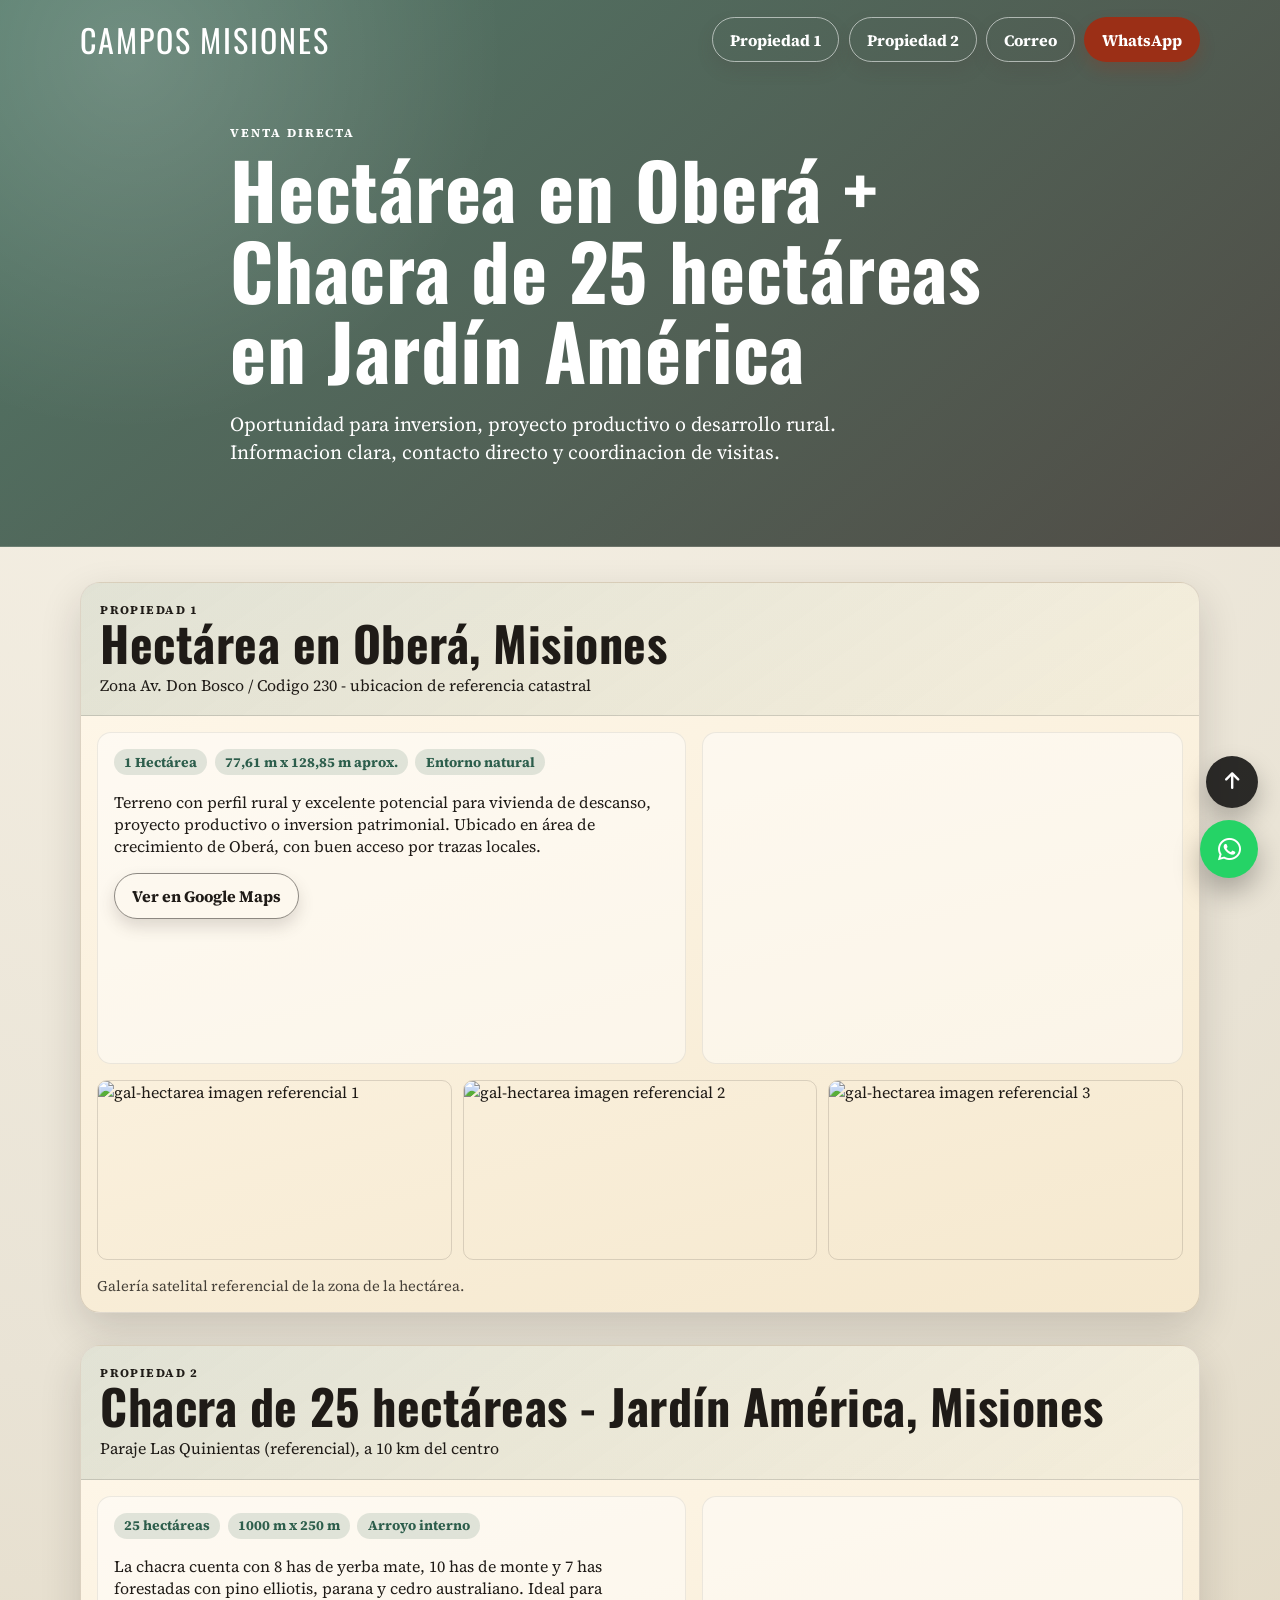
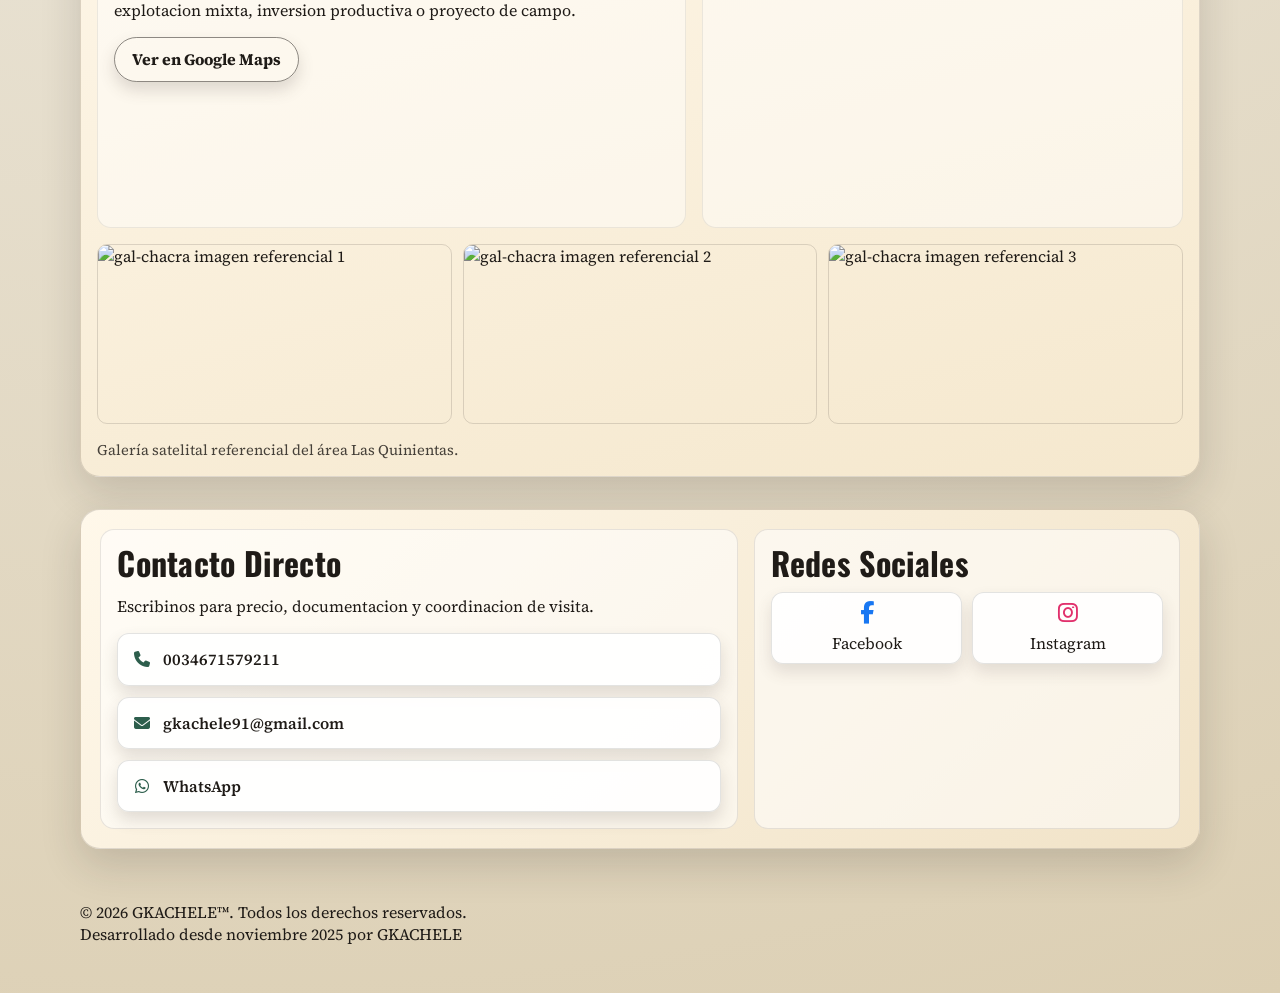
==== commit 42ff3690: "SEO base: meta tags, robots y sitemap" ====
--- a/index.html
+++ b/index.html
@@ -5,6 +5,27 @@
   <meta name="viewport" content="width=device-width, initial-scale=1.0" />
   <title>Campos Misiones | Hectárea + Chacra en Venta</title>
   <meta name="description" content="Venta rural en Misiones: hectárea en Oberá y chacra de 25 hectáreas en Jardín América." />
+  <meta name="robots" content="index, follow, max-image-preview:large" />
+  <link rel="canonical" href="https://campos-misiones.netlify.app/" />
+  <meta property="og:type" content="website" />
+  <meta property="og:locale" content="es_AR" />
+  <meta property="og:site_name" content="Campos Misiones" />
+  <meta property="og:title" content="Campos Misiones | Hectárea + Chacra en Venta" />
+  <meta property="og:description" content="Venta rural en Misiones: hectárea en Oberá y chacra de 25 hectáreas en Jardín América." />
+  <meta property="og:url" content="https://campos-misiones.netlify.app/" />
+  <meta name="twitter:card" content="summary_large_image" />
+  <meta name="twitter:title" content="Campos Misiones | Hectárea + Chacra en Venta" />
+  <meta name="twitter:description" content="Venta rural en Misiones: hectárea en Oberá y chacra de 25 hectáreas en Jardín América." />
+  <script type="application/ld+json">
+  {
+    "@context": "https://schema.org",
+    "@type": "WebSite",
+    "name": "Campos Misiones",
+    "url": "https://campos-misiones.netlify.app/",
+    "inLanguage": "es",
+    "description": "Venta rural en Misiones: hectárea en Oberá y chacra de 25 hectáreas en Jardín América."
+  }
+  </script>
   <link rel="preconnect" href="https://fonts.googleapis.com" />
   <link rel="preconnect" href="https://fonts.gstatic.com" crossorigin />
   <link href="https://fonts.googleapis.com/css2?family=Oswald:wght@400;600;700&family=Source+Serif+4:wght@400;500;700&display=swap" rel="stylesheet" />
--- a/styles.css
+++ b/styles.css
@@ -204,6 +204,7 @@
   align-items: center;
   font-weight: 600;
   animation: softWave 4.8s ease-in-out infinite;
+  box-shadow: 0 8px 16px rgba(78, 67, 61, 0.16);
 }
 
 .contact-card i {
@@ -232,6 +233,7 @@
   gap: 0.15rem;
   padding: 0.4rem;
   animation: softWave 4.8s ease-in-out infinite;
+  box-shadow: 0 8px 16px rgba(78, 67, 61, 0.14);
 }
 
 .social-box i { font-size: 1.4rem; }
@@ -254,6 +256,7 @@
   color: #fff;
   transition: transform 140ms ease, box-shadow 140ms ease;
   animation: softWave 4.8s ease-in-out infinite;
+  box-shadow: 0 8px 16px rgba(155, 47, 22, 0.24);
 }
 
 .btn:hover { transform: translateY(-2px); box-shadow: 0 8px 16px rgba(155, 47, 22, 0.35); }
@@ -262,6 +265,7 @@
   background: transparent;
   color: currentColor;
   border-color: rgba(255, 255, 255, 0.55);
+  box-shadow: 0 8px 16px rgba(78, 67, 61, 0.18);
 }
 
 .listing .btn--line,
